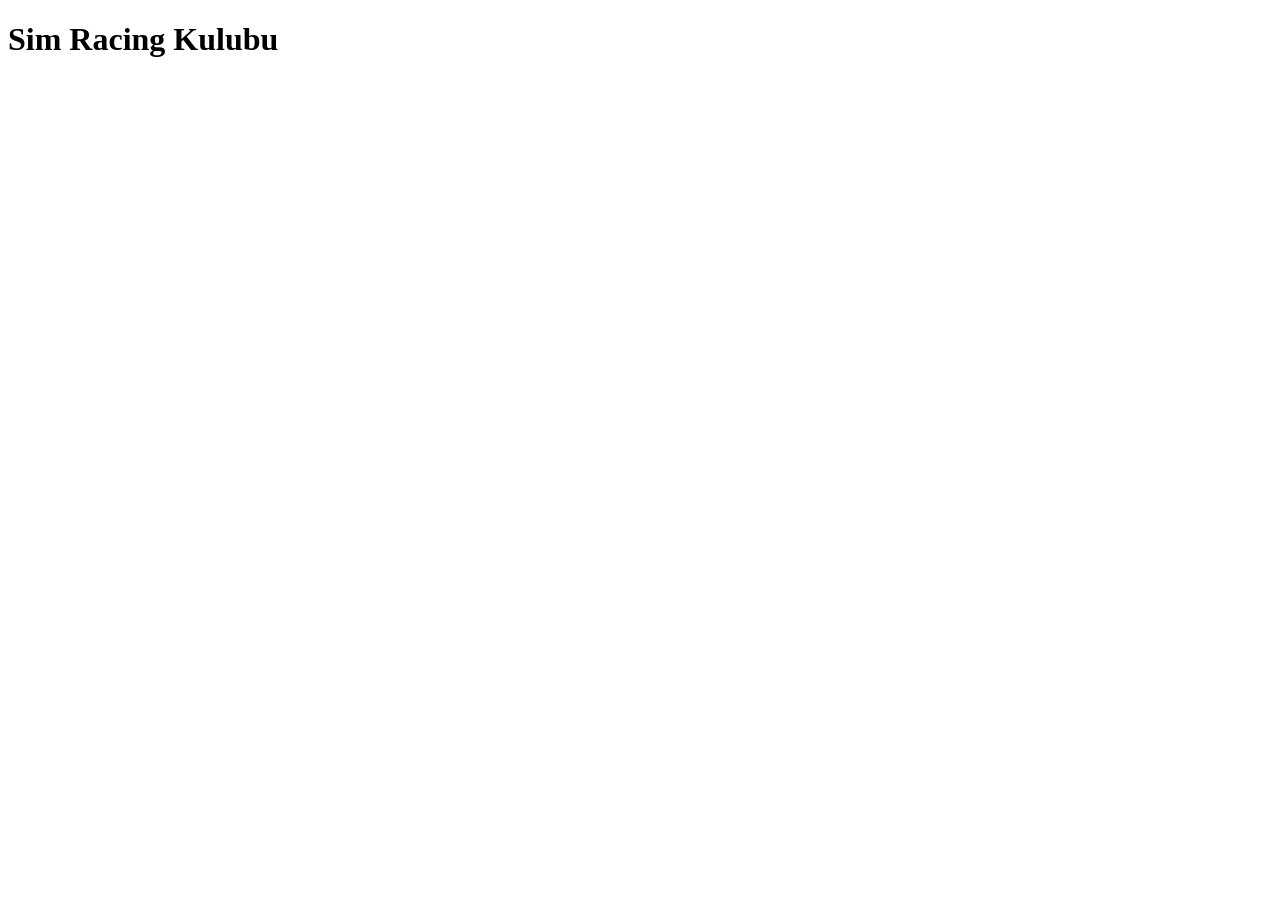
==== index.html @ c4d054db "initial commit" ====
<!DOCTYPE html>
<html lang="en">
<head>
    <meta charset="UTF-8">
    <meta name="viewport" content="width=device-width, initial-scale=1.0">
    <title>Sim Racing Kulubu</title>
</head>
<body>
    <h1>Sim Racing Kulubu</h1>
</body>
</html>
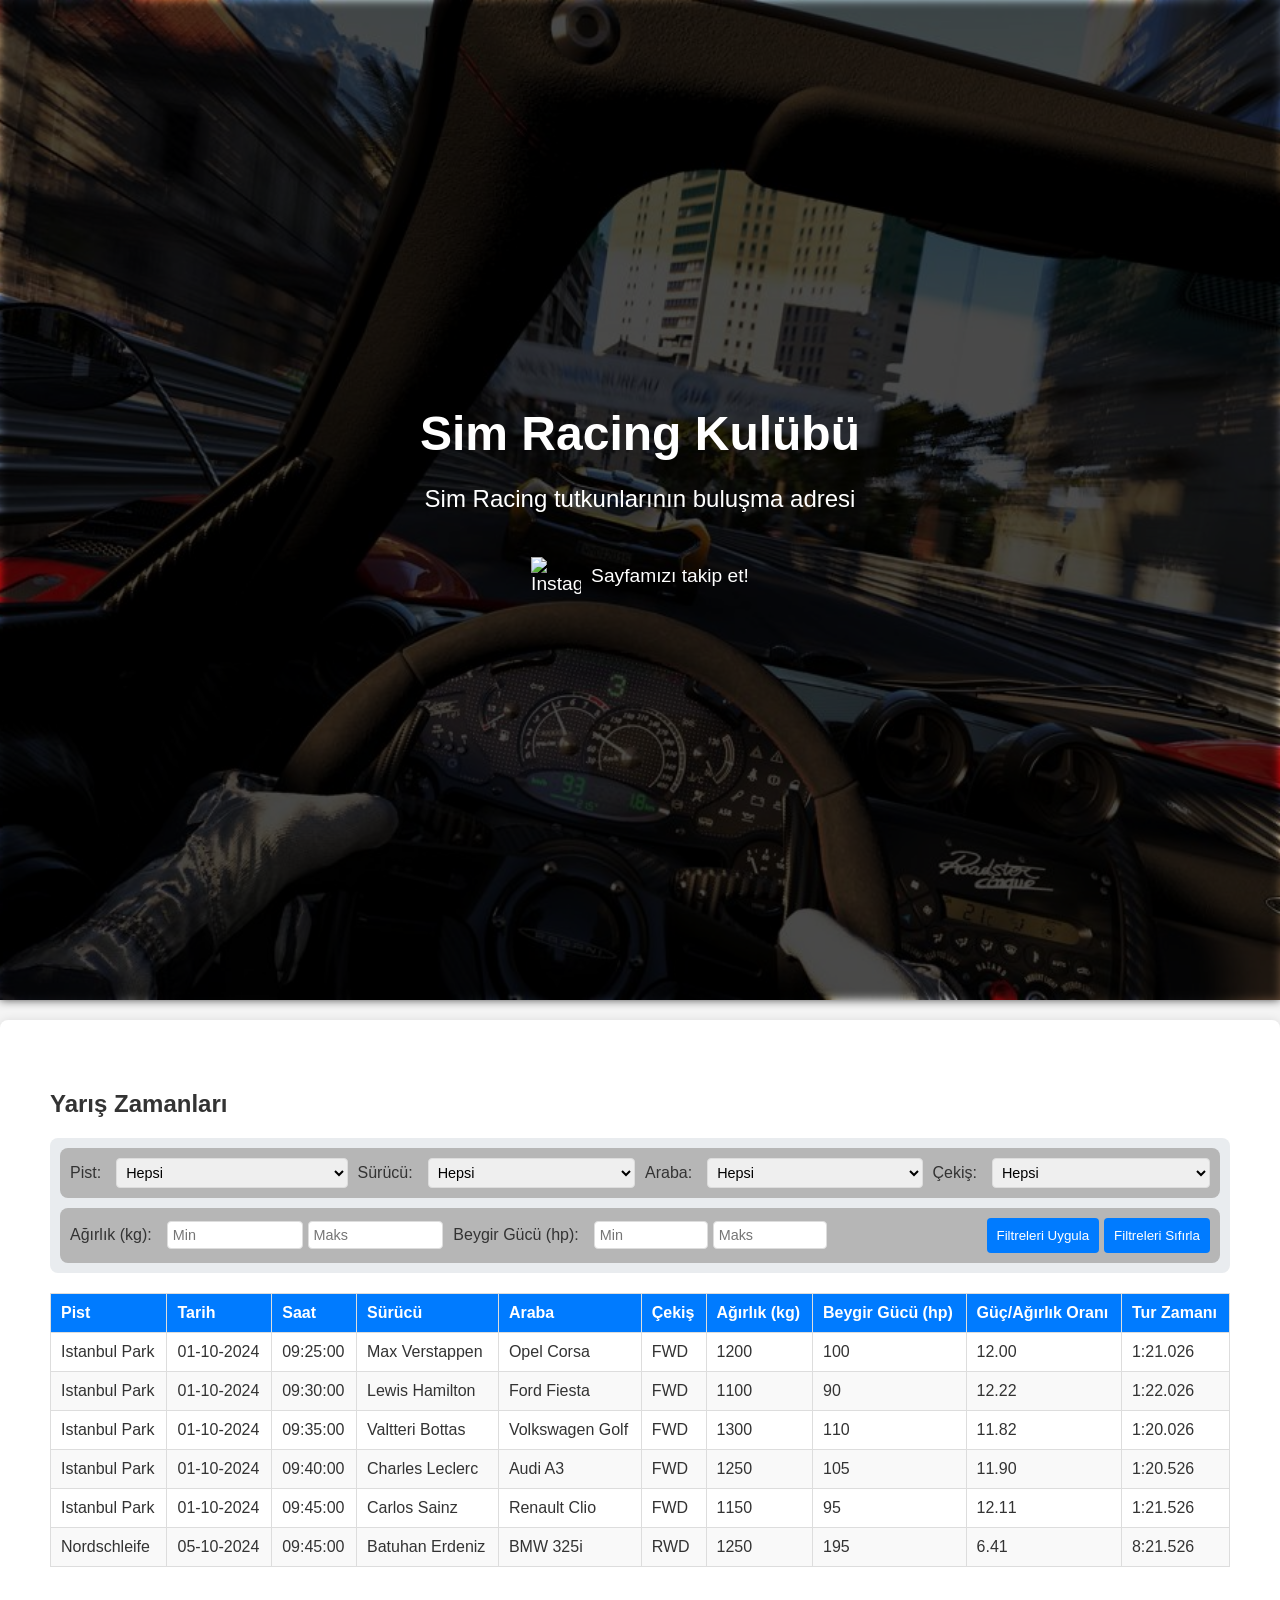
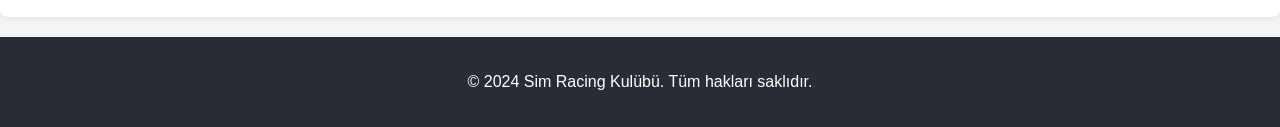
==== commit 693162e2: "updated home page and added table" ====
--- a/index.html
+++ b/index.html
@@ -1,11 +1,97 @@
 <!DOCTYPE html>
-<html lang="en">
+<html lang="tr">
 <head>
     <meta charset="UTF-8">
     <meta name="viewport" content="width=device-width, initial-scale=1.0">
-    <title>Sim Racing Kulubu</title>
+    <title>Sim Racing Kulübü</title>
+    <link rel="stylesheet" href="./assets/styles/style.css">
 </head>
 <body>
-    <h1>Sim Racing Kulubu</h1>
+    <div class="hero">
+        <h1>Sim Racing Kulübü</h1>
+        <p>Sim Racing tutkunlarının buluşma adresi</p>
+        <div class="social-media">
+            <a href="https://www.instagram.com/simracingkulubu/" target="_blank">
+                <img width="50px" src="https://upload.wikimedia.org/wikipedia/commons/9/95/Instagram_logo_2022.svg" alt="Instagram" class="social-icon">
+                Sayfamızı takip et!
+            </a>
+        </div>
+    </div>
+    <div class="container">
+        <h2>Yarış Zamanları</h2>
+        <div class="filters">
+            <div class="filter-group-1">
+                <div class="filter-item">
+                    <label for="filter-track">Pist:</label>
+                    <select id="filter-track">
+                        <option value="">Hepsi</option>
+                        <!-- Options will be generated by JavaScript -->
+                    </select>
+                </div>
+                <div class="filter-item">
+                    <label for="filter-driver">Sürücü:</label>
+                    <select id="filter-driver">
+                        <option value="">Hepsi</option>
+                        <!-- Options will be generated by JavaScript -->
+                    </select>
+                </div>
+                <div class="filter-item">
+                    <label for="filter-car">Araba:</label>
+                    <select id="filter-car">
+                        <option value="">Hepsi</option>
+                        <!-- Options will be generated by JavaScript -->
+                    </select>
+                </div>
+                <div class="filter-item">
+                    <label for="filter-drivetrain">Çekiş:</label>
+                    <select id="filter-drivetrain">
+                        <option value="">Hepsi</option>
+                        <!-- Options will be generated by JavaScript -->
+                    </select>
+                </div>
+            </div>
+        
+            <div class="filter-group-2">
+                <div class="filter-item">
+                    <label for="filter-weight">Ağırlık (kg):</label>
+                    <input type="number" id="filter-weight-min" class="small-input" placeholder="Min">
+                    <input type="number" id="filter-weight-max" class="small-input" placeholder="Maks">
+                </div>
+                <div class="filter-item">
+                    <label for="filter-horsepower">Beygir Gücü (hp):</label>
+                    <input type="number" id="filter-horsepower-min" class="small-input" placeholder="Min">
+                    <input type="number" id="filter-horsepower-max" class="small-input" placeholder="Maks">
+                </div>
+                <div class="filter-item-buttons">
+                    <button onclick="applyFilters()">Filtreleri Uygula</button>
+                    <button onclick="resetFilters()">Filtreleri Sıfırla</button>
+                </div>
+            </div>
+        </div>
+        <table>
+            <thead>
+                <tr>
+                    <th onclick="sortTable('Track')">Pist</th>
+                    <th onclick="sortTable('Date')">Tarih</th>
+                    <th onclick="sortTable('Time')">Saat</th>
+                    <th onclick="sortTable('Driver')">Sürücü</th>
+                    <th onclick="sortTable('Car')">Araba</th>
+                    <th onclick="sortTable('Car Drivetrain')">Çekiş</th>
+                    <th onclick="sortTable('Car Weight (kg)')">Ağırlık (kg)</th>
+                    <th onclick="sortTable('Car Horsepower (hp)')">Beygir Gücü (hp)</th>
+                    <th onclick="sortTable('Body to Weight Ratio')">Güç/Ağırlık Oranı</th>
+                    <th onclick="sortTable('Lap Time')">Tur Zamanı</th>
+                </tr>
+            </thead>
+            <tbody id="lap-times-body">
+                <!-- Rows will be generated by JavaScript -->
+            </tbody>
+        </table>
+    </div>
+    <footer class="footer">
+        <p>&copy; 2024 Sim Racing Kulübü. Tüm hakları saklıdır.</p>
+    </footer>
+    <script src="./assets/scripts/timings.js"></script>
+    <script src="./assets/scripts/scripts.js"></script>
 </body>
 </html>
--- a/assets/styles/style.css
+++ b/assets/styles/style.css
@@ -0,0 +1,253 @@
+body {
+    font-family: Arial, sans-serif;
+    margin: 0;
+    padding: 0;
+    background-color: #f4f4f4;
+    color: #333;
+}
+
+.hero {
+    background-image: url('../images/simracingkulubu-hero-bg.jpg');
+    background-size: cover;
+    background-position: center;
+    color: white;
+    text-align: center;
+    padding: 50px 20px;
+    height: 100vh; /* Set hero section to 100% of the viewport height */
+    display: flex;
+    flex-direction: column;
+    justify-content: center;
+    align-items: center;
+    position: relative;
+    z-index: 1;
+}
+
+.hero::before {
+    content: '';
+    position: absolute;
+    top: 0;
+    left: 0;
+    right: 0;
+    bottom: 0;
+    background: rgba(0, 0, 0, 0.7); /* Darkening effect */
+    filter: blur(5px); /* Blurring effect */
+    z-index: -1;
+}
+
+.hero h1 {
+    margin: 0;
+    font-size: 3em;
+}
+
+.hero p {
+    font-size: 1.5em;
+}
+
+.social-media {
+    display: flex;
+    align-items: center;
+    gap: 10px;
+    margin-top: 20px;
+}
+
+.social-media a {
+    display: flex;
+    align-items: center;
+    color: white;
+    text-decoration: none;
+    font-size: 1.2em;
+}
+
+.social-media a:hover {
+    color: #ff7c7c;
+}
+
+.social-media img {
+    margin-right: 10px;
+}
+
+.container {
+    padding: 50px;
+    max-width: 1200px;
+    margin: 20px auto;
+    background-color: white;
+    box-shadow: 0 0 10px rgba(0, 0, 0, 0.1);
+    border-radius: 8px;
+}
+
+.filters {
+    display: flex;
+    flex-direction: column;
+    gap: 10px;
+    margin-bottom: 20px;
+    padding: 10px;
+    background-color: #e9ecef;
+    border-radius: 8px;
+}
+
+.filter-group-1 {
+    display: flex;
+    flex-wrap: wrap;
+    gap: 10px;
+    background-color: #b6b6b6;
+    padding: 10px;
+    border-radius: 8px;
+    align-items: center; /* Vertically align labels and inputs */
+}
+
+.filter-group-2 {
+    display: grid;
+    grid-template-columns: 1fr 1fr 1fr;
+    gap: 10px;
+    background-color: #b6b6b6;
+    padding: 10px;
+    border-radius: 8px;
+    align-items: center; /* Vertically align labels and inputs */
+}
+
+.filter-item {
+    display: flex;
+    align-items: center;
+    gap: 5px;
+    flex: 1 1 200px;
+}
+
+.filter-item-buttons {
+    display: flex;
+    justify-content: flex-end;
+    gap: 5px;
+    width: 100%;
+}
+
+.filters label {
+    flex: 0 0 auto;
+    margin-right: 10px;
+}
+
+.filters input,
+.filters select {
+    flex: 1 1 auto;
+    padding: 5px;
+    border: 1px solid #ddd;
+    border-radius: 4px;
+    font-size: 0.9em;
+}
+
+.filters .small-input {
+    width: 100px;
+}
+
+.filters button {
+    padding: 10px;
+    background-color: #007bff;
+    color: white;
+    border: none;
+    border-radius: 4px;
+    cursor: pointer;
+}
+
+.filters button:hover {
+    background-color: #0056b3;
+}
+
+table {
+    width: 100%;
+    border-collapse: collapse;
+    margin-top: 20px;
+}
+
+table, th, td {
+    border: 1px solid #ddd;
+}
+
+th, td {
+    padding: 10px;
+    text-align: left;
+}
+
+th {
+    background-color: #007bff;
+    color: white;
+    cursor: pointer;
+}
+
+th:hover {
+    background-color: #0056b3;
+}
+
+tr:nth-child(even) {
+    background-color: #f9f9f9;
+}
+
+tr:hover {
+    background-color: #f1f1f1;
+}
+
+.footer {
+    background-color: #282c34;
+    color: white;
+    text-align: center;
+    padding: 20px 0;
+    position: relative;
+    bottom: 0;
+    width: 100%;
+}
+
+/* Responsive Design */
+@media (max-width: 768px) {
+    .hero h1 {
+        font-size: 2em;
+    }
+
+    .hero p {
+        font-size: 1.2em;
+    }
+
+    .container {
+        padding: 20px;
+    }
+
+    .filters {
+        padding: 10px;
+    }
+
+    .filter-item {
+        display: flex;
+        align-items: center;
+        gap: 5px;
+        flex: 1 1 50px;
+    }
+
+    .filter-group-1,
+    .filter-group-2 {
+        gap: 5px;
+    }
+
+
+
+    .filter-group-2 {
+        flex-direction: column;
+        display: flex;
+    }
+
+    .filters label,
+    .filters input,
+    .filters select {
+        flex: 1 1 100%;
+    }
+
+    .filters button {
+        width: 100%;
+        padding: 10px;
+    }
+
+    th, td {
+        padding: 5px;
+        font-size: 0.7em;
+    }
+
+    table {
+        overflow-x: auto;
+        display: block;
+    }
+}
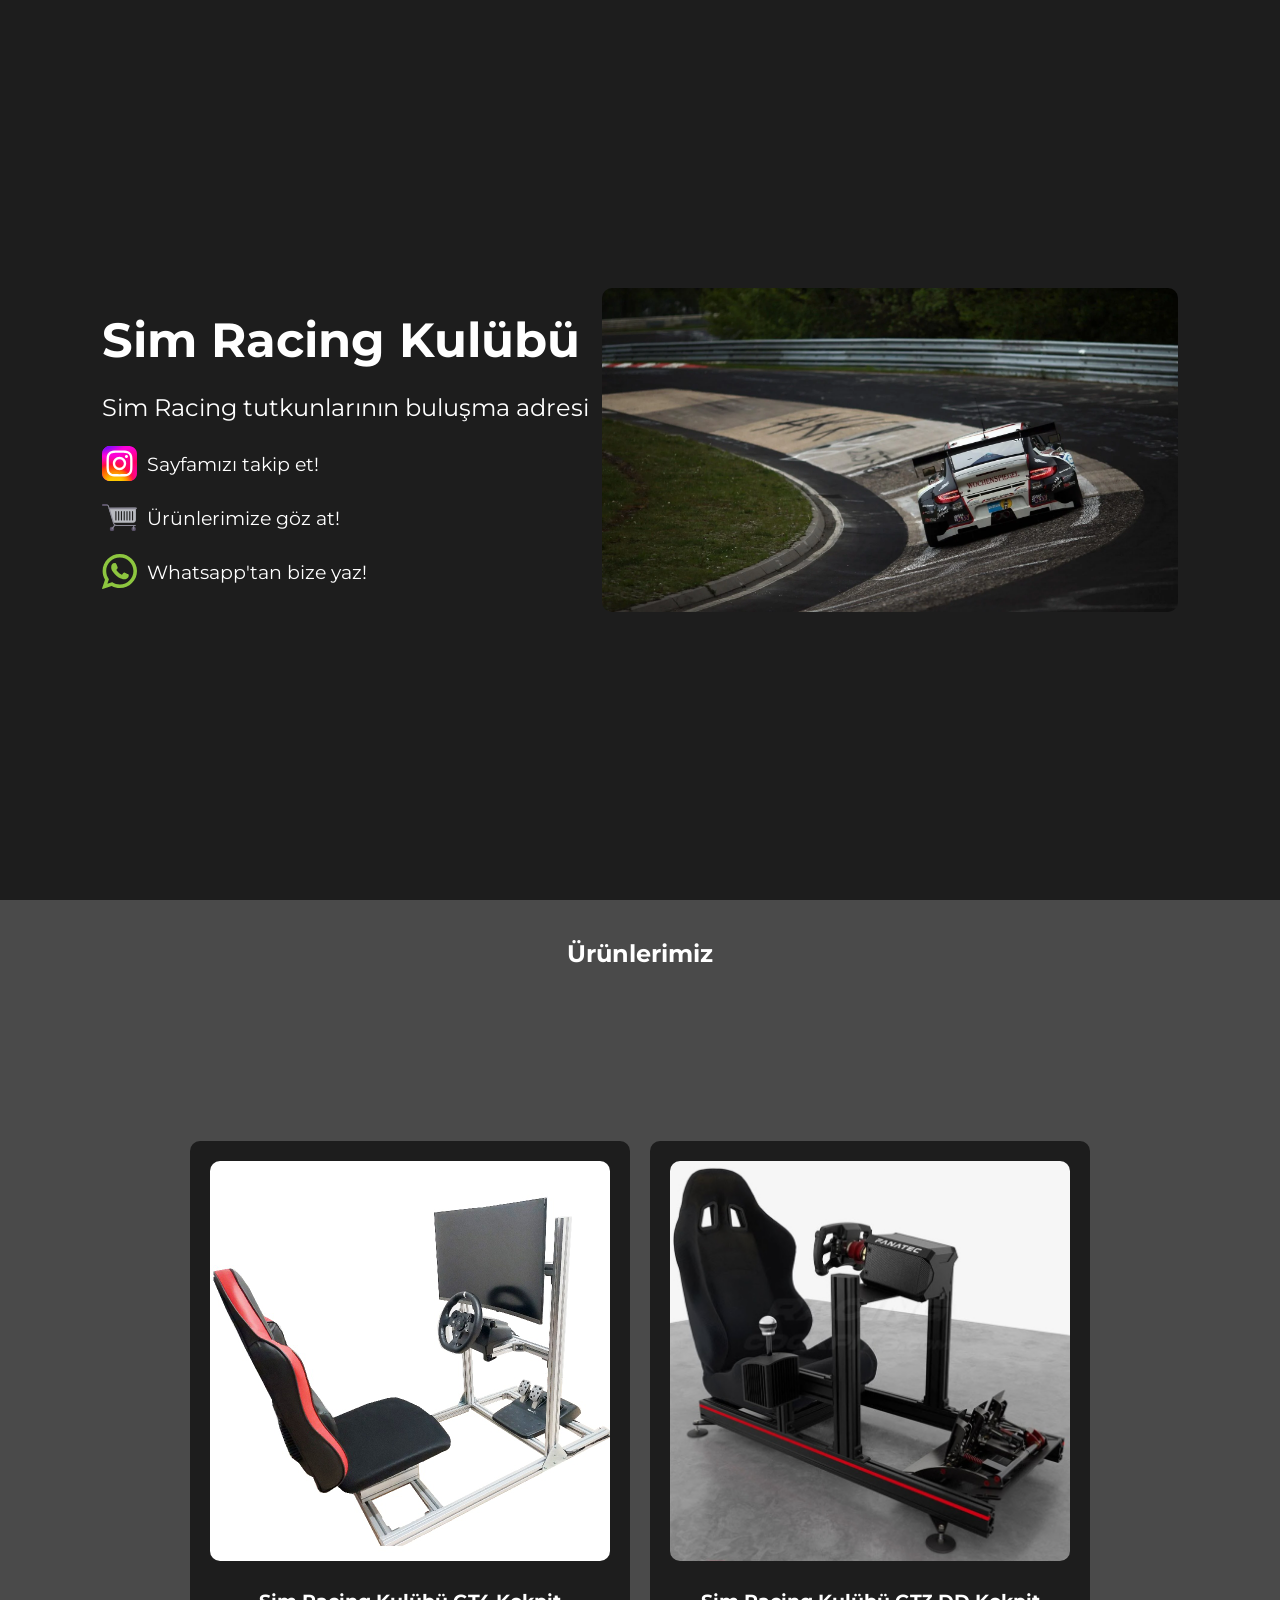
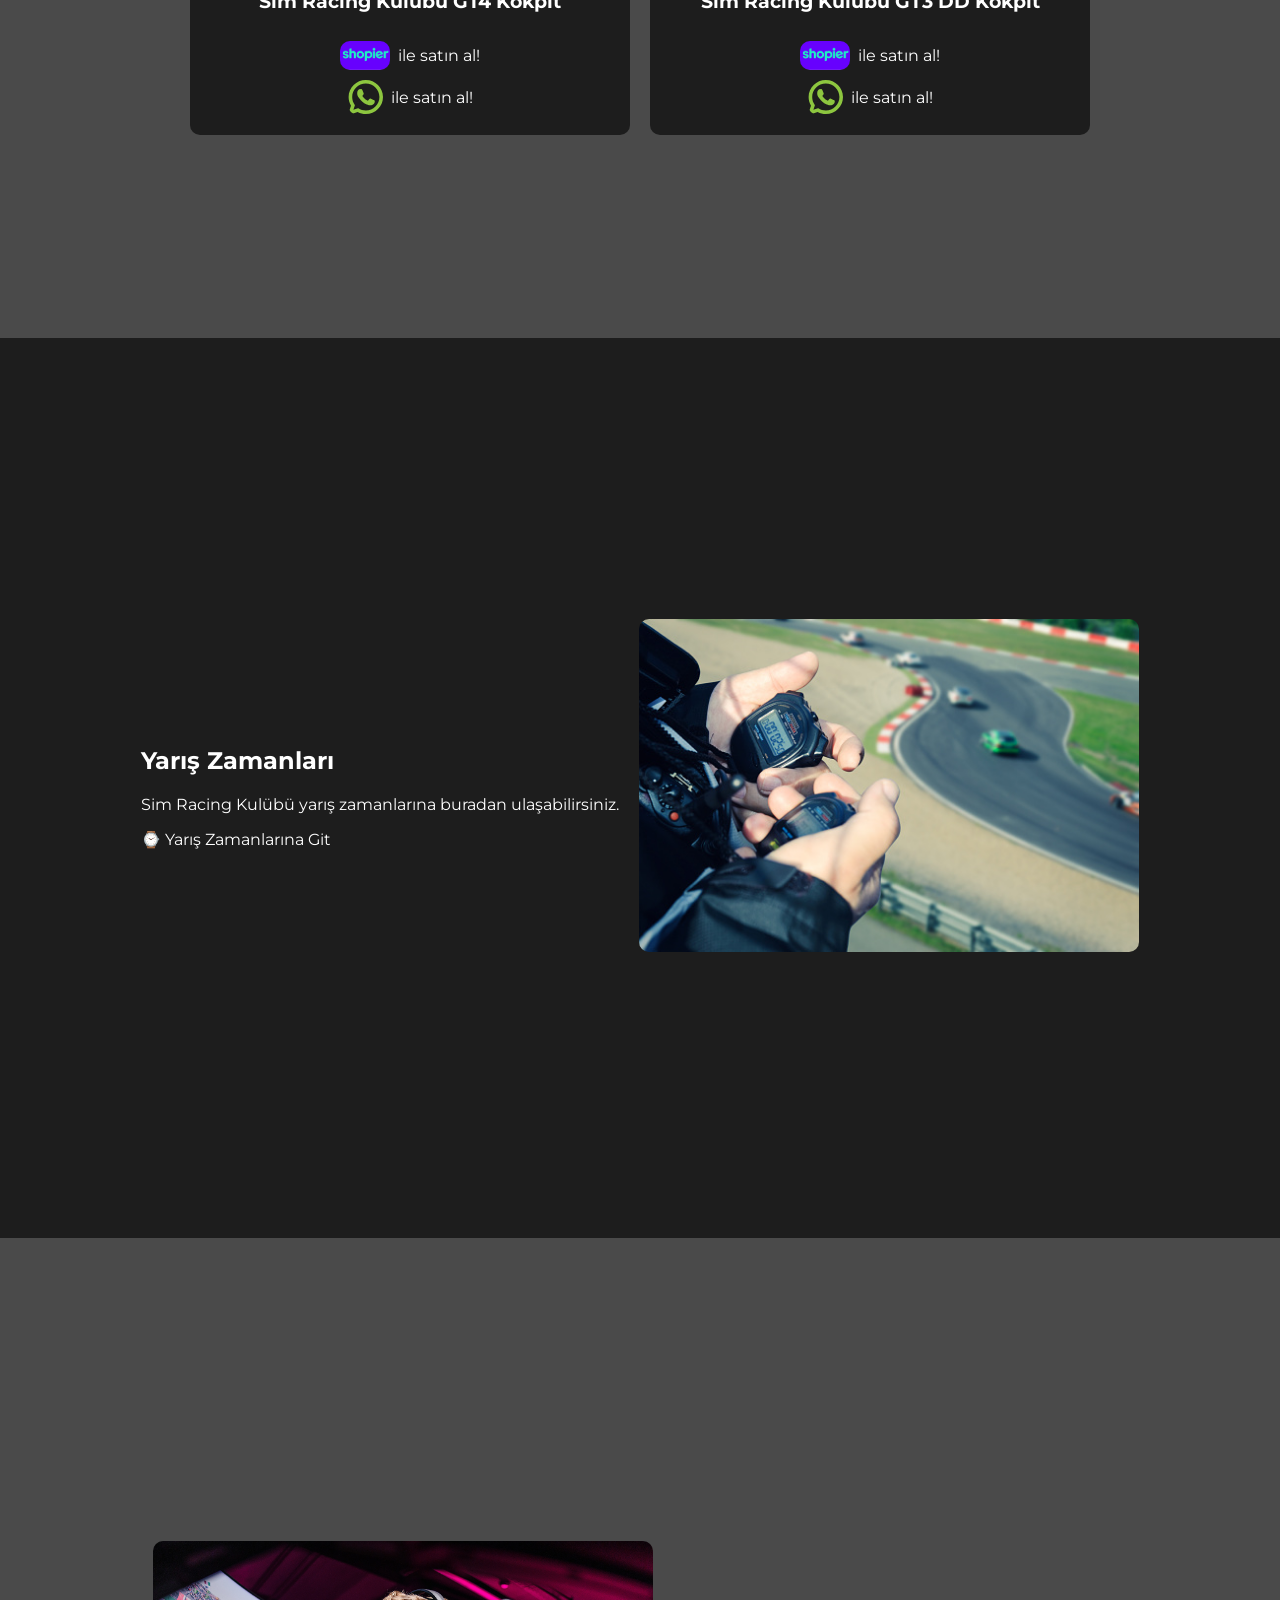
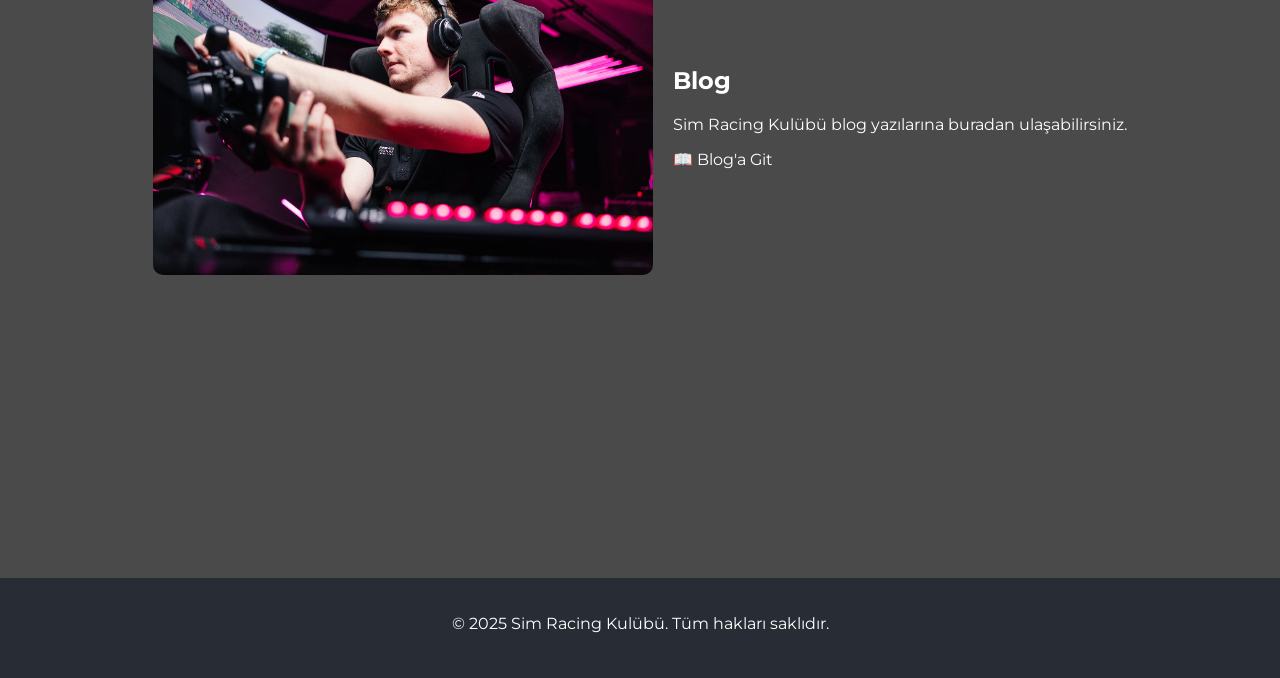
==== commit 9777631b: "updated site" ====
--- a/index.html
+++ b/index.html
@@ -1,97 +1,93 @@
 <!DOCTYPE html>
 <html lang="tr">
-<head>
-    <meta charset="UTF-8">
-    <meta name="viewport" content="width=device-width, initial-scale=1.0">
+  <head>
+    <meta charset="UTF-8" />
+    <meta name="viewport" content="width=device-width, initial-scale=1.0" />
     <title>Sim Racing Kulübü</title>
-    <link rel="stylesheet" href="./assets/styles/style.css">
-</head>
-<body>
-    <div class="hero">
+    <link rel="stylesheet" href="./assets/styles/style.css" />
+    <link rel="preconnect" href="https://fonts.googleapis.com" />
+    <link rel="preconnect" href="https://fonts.gstatic.com" crossorigin />
+    <link href="https://fonts.googleapis.com/css2?family=Montserrat:ital,wght@0,100..900;1,100..900&display=swap" rel="stylesheet" />
+  </head>
+  <body>
+    <section id="hero" class="hero">
+      <div class="hero-left">
         <h1>Sim Racing Kulübü</h1>
         <p>Sim Racing tutkunlarının buluşma adresi</p>
-        <div class="social-media">
-            <a href="https://www.instagram.com/simracingkulubu/" target="_blank">
-                <img width="50px" src="https://upload.wikimedia.org/wikipedia/commons/9/95/Instagram_logo_2022.svg" alt="Instagram" class="social-icon">
-                Sayfamızı takip et!
-            </a>
+        <a href="https://www.instagram.com/simracingkulubu/" target="_blank">
+          <img width="35px" src="./assets/images/simracingkulubu-instagram.svg" alt="simracingkulubu-instagram" />
+          &nbsp; Sayfamızı takip et!
+        </a>
+        <br />
+        <a href="#urunler">
+          <img width="35px" src="./assets/images/simracingkulubu-urunler.svg" alt="simracingkulubu-shop" />
+          &nbsp; Ürünlerimize göz at!
+        </a>
+        <br />
+        <a href="https://wa.link/olzsjp">
+          <img width="35px" src="./assets/images/simracingkulubu-whatsapp.svg" alt="simracingkulubu-whatsapp" />
+          &nbsp; Whatsapp'tan bize yaz!
+        </a>
+      </div>
+      <div class="hero-right">
+        <img loading="lazy" src="./assets/images/simracingkulubu-hero.webp" alt="Sim Racing Kulübü" />
+      </div>
+    </section>
+    <section id="urunler">
+      <br />
+      <h2 style="text-align: center; color: white">Ürünlerimiz</h2>
+      <div class="urunler">
+        <div class="urun">
+          <img loading="lazy" height="400px" src="./assets/images/simracingkulubu-rig.jpg" alt="simracingkulubu-rig" />
+          <h3>Sim Racing Kulübü GT4 Kokpit</h3>
+          <a href="https://www.shopier.com/31012948" target="_blank">
+            <img width="50px" src="./assets/images/simracingkulubu-shopier.jpg" alt="simracingkulubu-shopier" />
+            &nbsp; ile satın al!
+          </a>
+          <a href="https://wa.link/olzsjp">
+            <img width="35px" src="./assets/images/simracingkulubu-whatsapp.svg" alt="simracingkulubu-whatsapp" />
+            &nbsp; ile satın al!
+          </a>
         </div>
-    </div>
-    <div class="container">
-        <h2>Yarış Zamanları</h2>
-        <div class="filters">
-            <div class="filter-group-1">
-                <div class="filter-item">
-                    <label for="filter-track">Pist:</label>
-                    <select id="filter-track">
-                        <option value="">Hepsi</option>
-                        <!-- Options will be generated by JavaScript -->
-                    </select>
-                </div>
-                <div class="filter-item">
-                    <label for="filter-driver">Sürücü:</label>
-                    <select id="filter-driver">
-                        <option value="">Hepsi</option>
-                        <!-- Options will be generated by JavaScript -->
-                    </select>
-                </div>
-                <div class="filter-item">
-                    <label for="filter-car">Araba:</label>
-                    <select id="filter-car">
-                        <option value="">Hepsi</option>
-                        <!-- Options will be generated by JavaScript -->
-                    </select>
-                </div>
-                <div class="filter-item">
-                    <label for="filter-drivetrain">Çekiş:</label>
-                    <select id="filter-drivetrain">
-                        <option value="">Hepsi</option>
-                        <!-- Options will be generated by JavaScript -->
-                    </select>
-                </div>
-            </div>
-        
-            <div class="filter-group-2">
-                <div class="filter-item">
-                    <label for="filter-weight">Ağırlık (kg):</label>
-                    <input type="number" id="filter-weight-min" class="small-input" placeholder="Min">
-                    <input type="number" id="filter-weight-max" class="small-input" placeholder="Maks">
-                </div>
-                <div class="filter-item">
-                    <label for="filter-horsepower">Beygir Gücü (hp):</label>
-                    <input type="number" id="filter-horsepower-min" class="small-input" placeholder="Min">
-                    <input type="number" id="filter-horsepower-max" class="small-input" placeholder="Maks">
-                </div>
-                <div class="filter-item-buttons">
-                    <button onclick="applyFilters()">Filtreleri Uygula</button>
-                    <button onclick="resetFilters()">Filtreleri Sıfırla</button>
-                </div>
-            </div>
+        <div class="urun">
+          <img loading="lazy" height="400px" src="./assets/images/simracingkulubu-rig-2.jpg" alt="simracingkulubu-rig-2" />
+          <h3>Sim Racing Kulübü GT3 DD Kokpit</h3>
+          <a href="https://www.shopier.com/31012948" target="_blank">
+            <img loading="lazy" width="50px" src="./assets/images/simracingkulubu-shopier.jpg" alt="simracingkulubu-shopier" />
+            &nbsp; ile satın al!
+          </a>
+          <a href="https://wa.link/olzsjp">
+            <img width="35px" src="./assets/images/simracingkulubu-whatsapp.svg" alt="simracingkulubu-whatsapp" />
+            &nbsp; ile satın al!
+          </a>
         </div>
-        <table>
-            <thead>
-                <tr>
-                    <th onclick="sortTable('Track')">Pist</th>
-                    <th onclick="sortTable('Date')">Tarih</th>
-                    <th onclick="sortTable('Time')">Saat</th>
-                    <th onclick="sortTable('Driver')">Sürücü</th>
-                    <th onclick="sortTable('Car')">Araba</th>
-                    <th onclick="sortTable('Car Drivetrain')">Çekiş</th>
-                    <th onclick="sortTable('Car Weight (kg)')">Ağırlık (kg)</th>
-                    <th onclick="sortTable('Car Horsepower (hp)')">Beygir Gücü (hp)</th>
-                    <th onclick="sortTable('Body to Weight Ratio')">Güç/Ağırlık Oranı</th>
-                    <th onclick="sortTable('Lap Time')">Tur Zamanı</th>
-                </tr>
-            </thead>
-            <tbody id="lap-times-body">
-                <!-- Rows will be generated by JavaScript -->
-            </tbody>
-        </table>
-    </div>
+      </div>
+    </section>
+    <section id="zamanlar">
+      <div class="zamanlar">
+        <div class="zamanlar-left">
+          <h2>Yarış Zamanları</h2>
+          <p>Sim Racing Kulübü yarış zamanlarına buradan ulaşabilirsiniz.</p>
+          <a href="timings.html">⌚ Yarış Zamanlarına Git</a>
+        </div>
+        <div class="zamanlar-right">
+          <img loading="lazy" width="500px" src="./assets/images/simracingkulubu-timer.jpg" alt="Sim Racing Kulübü Yarış Zamanları" />
+        </div>
+      </div>
+    </section>
+    <section id="blog">
+      <div class="blog">
+        <div class="blog-left">
+          <img loading="lazy" width="500px" src="./assets/images/simracingkulubu-blog.jpg" alt="Sim Racing Kulübü Blog" />
+        </div>
+        <div class="blog-right">
+          <h2>Blog</h2>
+          <p>Sim Racing Kulübü blog yazılarına buradan ulaşabilirsiniz.</p>
+          <a href="./blog.html">📖 Blog'a Git</a>
+        </div>
+      </div>
     <footer class="footer">
-        <p>&copy; 2024 Sim Racing Kulübü. Tüm hakları saklıdır.</p>
+      <p>&copy; 2025 Sim Racing Kulübü. Tüm hakları saklıdır.</p>
     </footer>
-    <script src="./assets/scripts/timings.js"></script>
-    <script src="./assets/scripts/scripts.js"></script>
-</body>
-</html>+  </body>
+</html>
--- a/assets/styles/style.css
+++ b/assets/styles/style.css
@@ -1,253 +1,180 @@
 body {
-    font-family: Arial, sans-serif;
-    margin: 0;
-    padding: 0;
-    background-color: #f4f4f4;
-    color: #333;
+  font-family: "Montserrat", serif;
+  margin: 0;
+  padding: 0;
+  background-color: #4a4a4a;
 }
 
+/* Hero section */
+
 .hero {
-    background-image: url('../images/simracingkulubu-hero-bg.jpg');
-    background-size: cover;
-    background-position: center;
-    color: white;
-    text-align: center;
-    padding: 50px 20px;
-    height: 100vh; /* Set hero section to 100% of the viewport height */
-    display: flex;
-    flex-direction: column;
-    justify-content: center;
-    align-items: center;
-    position: relative;
-    z-index: 1;
-}
-
-.hero::before {
-    content: '';
-    position: absolute;
-    top: 0;
-    left: 0;
-    right: 0;
-    bottom: 0;
-    background: rgba(0, 0, 0, 0.7); /* Darkening effect */
-    filter: blur(5px); /* Blurring effect */
-    z-index: -1;
+  background-color: #1d1d1d;
+  color: white;
+  padding: 0 8vw;
+  height: 100vh;
+  display: grid;
+  grid-template-columns: 1fr 1fr;
+  align-items: center;
 }
 
 .hero h1 {
-    margin: 0;
-    font-size: 3em;
+  margin: 0;
+  font-size: 3em;
 }
 
 .hero p {
-    font-size: 1.5em;
+  font-size: 1.5em;
 }
 
-.social-media {
-    display: flex;
-    align-items: center;
-    gap: 10px;
-    margin-top: 20px;
+.hero-left a {
+  display: flex;
+  align-items: center;
+  color: white;
+  text-decoration: none;
+  font-size: 1.2em;
 }
 
-.social-media a {
-    display: flex;
-    align-items: center;
-    color: white;
-    text-decoration: none;
-    font-size: 1.2em;
+.hero-right {
+  display: flex;
+  justify-content: center;
+  align-items: center;
 }
 
-.social-media a:hover {
-    color: #ff7c7c;
+.hero-right img {
+  width: 45vw;
+  border-radius: 10px;
 }
 
-.social-media img {
-    margin-right: 10px;
+@media (max-width: 768px) {
+  .hero {
+    grid-template-columns: 1fr;
+    justify-content: center;
+    text-align: center;
+    padding: 4vh 4vw 0 4vw;
+    font-size: smaller;
+  }
+
+  .hero-left a {
+    justify-content: center;
+  }
+
+  .hero-right img {
+    width: 80vw;
+  }
 }
 
-.container {
-    padding: 50px;
-    max-width: 1200px;
-    margin: 20px auto;
-    background-color: white;
-    box-shadow: 0 0 10px rgba(0, 0, 0, 0.1);
-    border-radius: 8px;
+/* Urunler section */
+
+.urunler {
+  height: 100vh;
+  background-color: #4a4a4a;
+  display: flex;
+  flex-wrap: wrap;
+  justify-content: center;
+  align-items: center;
+  gap: 20px;
 }
 
-.filters {
-    display: flex;
-    flex-direction: column;
-    gap: 10px;
-    margin-bottom: 20px;
-    padding: 10px;
-    background-color: #e9ecef;
-    border-radius: 8px;
+.urun {
+  background-color: #1d1d1d;
+  color: white;
+  padding: 20px;
+  border-radius: 10px;
+  display: flex;
+  flex-direction: column;
+  align-items: center;
+  gap: 10px;
 }
 
-.filter-group-1 {
-    display: flex;
-    flex-wrap: wrap;
-    gap: 10px;
-    background-color: #b6b6b6;
-    padding: 10px;
-    border-radius: 8px;
-    align-items: center; /* Vertically align labels and inputs */
+.urun img {
+  border-radius: 10px;
 }
 
-.filter-group-2 {
-    display: grid;
-    grid-template-columns: 1fr 1fr 1fr;
-    gap: 10px;
-    background-color: #b6b6b6;
-    padding: 10px;
-    border-radius: 8px;
-    align-items: center; /* Vertically align labels and inputs */
+.urun a {
+  color: white;
+  text-decoration: none;
+  display: flex;
+  align-items: center;
 }
 
-.filter-item {
-    display: flex;
-    align-items: center;
-    gap: 5px;
-    flex: 1 1 200px;
+@media (max-width: 768px) {
+  .urunler {
+    height: auto;
+    padding: 20px;
+  }
+
+  .urun {
+    width: 100%;
+  }
 }
 
-.filter-item-buttons {
-    display: flex;
-    justify-content: flex-end;
-    gap: 5px;
-    width: 100%;
+/* Timer section */
+
+.zamanlar {
+  margin-top: 50px;
+  background-color: #1d1d1d;
+  color: white;
+  height: 100vh;
+  display: flex;
+  flex-wrap: wrap;
+  justify-content: center;
+  align-items: center;
+  gap: 20px;
 }
 
-.filters label {
-    flex: 0 0 auto;
-    margin-right: 10px;
+.zamanlar img {
+  border-radius: 10px;
 }
 
-.filters input,
-.filters select {
-    flex: 1 1 auto;
-    padding: 5px;
-    border: 1px solid #ddd;
-    border-radius: 4px;
-    font-size: 0.9em;
+.zamanlar a {
+  color: white;
+  text-decoration: none;
 }
 
-.filters .small-input {
-    width: 100px;
+.zamanlar a:hover {
+  color: red;
 }
 
-.filters button {
-    padding: 10px;
-    background-color: #007bff;
-    color: white;
-    border: none;
-    border-radius: 4px;
-    cursor: pointer;
+/* Blog section */
+
+.blog {
+  color: white;
+  height: 100vh;
+  margin: 20px auto;
+  border-radius: 8px;
+  display: flex;
+  flex-wrap: wrap;
+  justify-content: center;
+  align-items: center;
+  gap: 20px;
 }
 
-.filters button:hover {
-    background-color: #0056b3;
+.blog-left {
+  display: flex;
+  flex-direction: column;
+  gap: 10px;
 }
 
-table {
-    width: 100%;
-    border-collapse: collapse;
-    margin-top: 20px;
+.blog img {
+  border-radius: 10px;
 }
 
-table, th, td {
-    border: 1px solid #ddd;
+.blog a {
+  color: white;
+  text-decoration: none;
 }
 
-th, td {
-    padding: 10px;
-    text-align: left;
+.blog a:hover {
+  color: red;
 }
 
-th {
-    background-color: #007bff;
-    color: white;
-    cursor: pointer;
+/* Footer section */
+.footer {
+  background-color: #282c34;
+  color: white;
+  text-align: center;
+  padding: 20px 0 0 0;
+  bottom: 0;
+  width: 100%;
+  height: 80px;
 }
-
-th:hover {
-    background-color: #0056b3;
-}
-
-tr:nth-child(even) {
-    background-color: #f9f9f9;
-}
-
-tr:hover {
-    background-color: #f1f1f1;
-}
-
-.footer {
-    background-color: #282c34;
-    color: white;
-    text-align: center;
-    padding: 20px 0;
-    position: relative;
-    bottom: 0;
-    width: 100%;
-}
-
-/* Responsive Design */
-@media (max-width: 768px) {
-    .hero h1 {
-        font-size: 2em;
-    }
-
-    .hero p {
-        font-size: 1.2em;
-    }
-
-    .container {
-        padding: 20px;
-    }
-
-    .filters {
-        padding: 10px;
-    }
-
-    .filter-item {
-        display: flex;
-        align-items: center;
-        gap: 5px;
-        flex: 1 1 50px;
-    }
-
-    .filter-group-1,
-    .filter-group-2 {
-        gap: 5px;
-    }
-
-
-
-    .filter-group-2 {
-        flex-direction: column;
-        display: flex;
-    }
-
-    .filters label,
-    .filters input,
-    .filters select {
-        flex: 1 1 100%;
-    }
-
-    .filters button {
-        width: 100%;
-        padding: 10px;
-    }
-
-    th, td {
-        padding: 5px;
-        font-size: 0.7em;
-    }
-
-    table {
-        overflow-x: auto;
-        display: block;
-    }
-}
